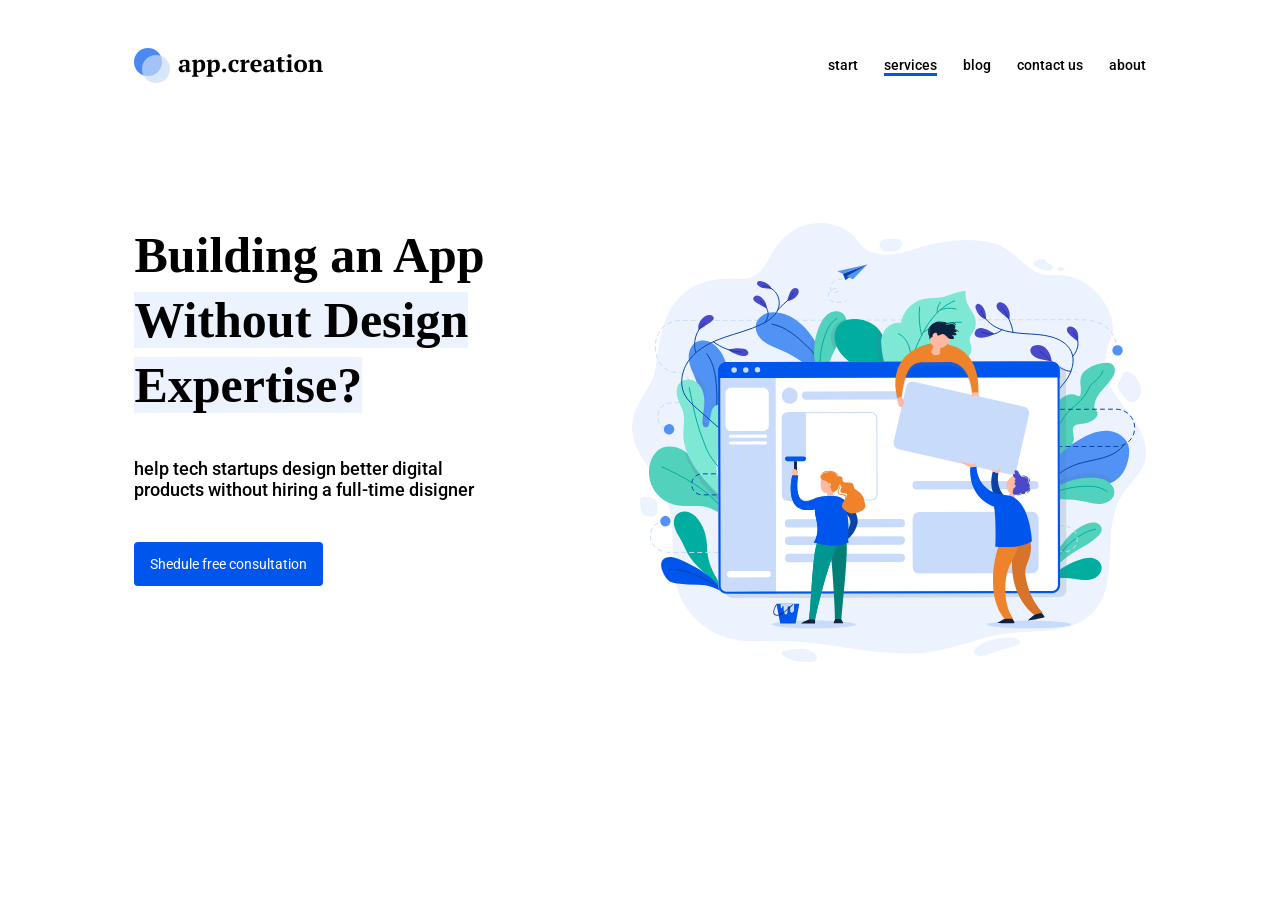
==== index.html @ 9ddb17de "адаптац1" ====
<!DOCTYPE html>
<html>
<head>
<meta name="viewport" content="width=device-width,initial-scale=1">
  <meta charset="utf-8">
  <link rel="stylesheet" href="style.css">
  <link href="https://fonts.googleapis.com/css2?family=Roboto:wght@500&display=swap" rel="stylesheet">
  <link rel="stylesheet" href="fonts.css">
  <title></title>
</head>
<body>
  <div class="wrapper">
<header class="header">
  <div class="logo"></div>
  <nav class="menu">
  <a class="menu__item"href="#">start</a>
  <a class="menu__item menu__item_active"href="#">services</a>
  <a class="menu__item"href="#">blog</a>
  <a class="menu__item"href="#">contact us</a>
  <a class="menu__item"href="#">about</a>
  </nav>
</header>
<section class="main">
    <h1 class="main__title">
      Building an App
      <span class="main__title-text_highlight">
    Without Design Expertise?
  </span>
    </h1>
    <p class="main__subtitle">
    help tech startups design better digital products without hiring a full-time disigner
    </p>
    <a class="main__button"href="#">
    Shedule free consultation
  </a>
  </main>
  </div>
</body>
</html>
---- style.css ----
.main__title {
  margin: 0 0 40px 0;
  font-family: PT Serif;
font-style: normal;
font-weight: bold;
font-size: 50px;
line-height: 65px;
align-items: center;
width: 434px;
height: 195px;
left: calc(50% - 434px/2 - 249px);
top: 212px;
}

.main__subtitle {
  margin: 0 0 41px 0;
width: 367px;
height: 43px;
left: calc(50% - 367px/2 - 282.5px);
top: 447px;
font-family: Roboto;
font-style: normal;
font-weight: 500;
font-size: 18px;
line-height: 21px;
}

.main__button{
  display: inline-block;
  font: 14px/16px "Roboto",arial,helvetica,sans-serif;
    color: #FFF;
    background: #0056EC;
    padding: 14px 16px;
    text-decoration: none;
  border-radius: 4px;
  transition: opacity .5;
  }

  .main__button:hover{
    opacity: .5;
  }

.main{
  padding: 0 63% 100px 0;
  background:no-repeat top right url(img/mainimg.svg);
}

.main__title-text_highlight{
  background: #ECF3FF;
}

.wrapper {
  margin: 0 auto;
  width: 80%;
}

.header {
  padding: 40px 0;
  margin-bottom: 100px;
  display:flex;
  justify-content:space-between;
}

.logo {
  //padding: 40px 0;
  //font: bold 24px/31px pt_serif,arial,helvetica,sans-serif;
  width:189px;
  height: 35px;
  background: url('img/site.svg');
}

.menu {
  display:flex;
  align-items: center;
}

.menu__item {
  position: relative;
  font-family: "Roboto";
  Font-style: normal;
  Font-weight: 500;
  height: 17px;
font-weight: 500;
font-size: 14px;
line-height: 16px;
  margin-right: 26px;
  color: #000;
  text-decoration: none;
  transition: opacity .5s;
}

.menu__item:last-child {
  margin-right: 0;
}

  .menu__item:after{
position: absolute;
    display: block;
  content: '';
  left: 0;
  width: 100%;
  height: 3px;
  background: #0056EC;
  opacity: 0;
  transition: opacity .5s;
  }

  .menu__item_active::after {
    position: absolute;
    display: block;
    content: ''
    left: 0;
    width: 100%;
    height: 3px;
    background: #0056EC;
    opacity: 1;
  }

.menu__item:hover{
  opacity: .5;
}

.menu__item:hover:after{
  position: absolute;
  display: block;
  content: "";
  left:0;
  width: 100%;
  height: 3px;
  background: #0056EC;
  opacity: 1;
}

@media(max-width:768px){
  .menu{
    display: none;
  }

  .header{
    margin-bottom: 28px;
  }

  main. {
    text-align: center;
    padding: 74% 0 0;
    background-size: 74%;
    background-position: top-center;
  }

  .main__title{
    margin-bottom: 44px;
    font: bold 30px/39px pt_serif,arial,helvetica,sans-serif;
  }

  .main__subtitle{
    margin-bottom: 25px;
    font:500 16px/19px Roboto,arial,helvetica,sans-serif;
  }

  .main__button{
    font: 500 14px/16px Roboto,arial,helvetica,sans-serif;
  }
}
---- fonts.css ----
/*! Generated by Font Squirrel (https://www.fontsquirrel.com) on November 2, 2020 */



@font-face {
    font-family: 'pt_serifbold';
    src: url('ptserif-bold-webfont.woff') format('woff');
    font-weight: normal;
    font-style: normal;

}




@font-face {
    font-family: 'pt_serifbold_italic';
    src: url('ptserif-bolditalic-webfont.woff') format('woff');
    font-weight: normal;
    font-style: normal;

}




@font-face {
    font-family: 'pt_serifitalic';
    src: url('ptserif-italic-webfont.woff') format('woff');
    font-weight: normal;
    font-style: normal;

}




@font-face {
    font-family: 'pt_serifregular';
    src: url('ptserif-regular-webfont.woff') format('woff');
    font-weight: normal;
    font-style: normal;

}
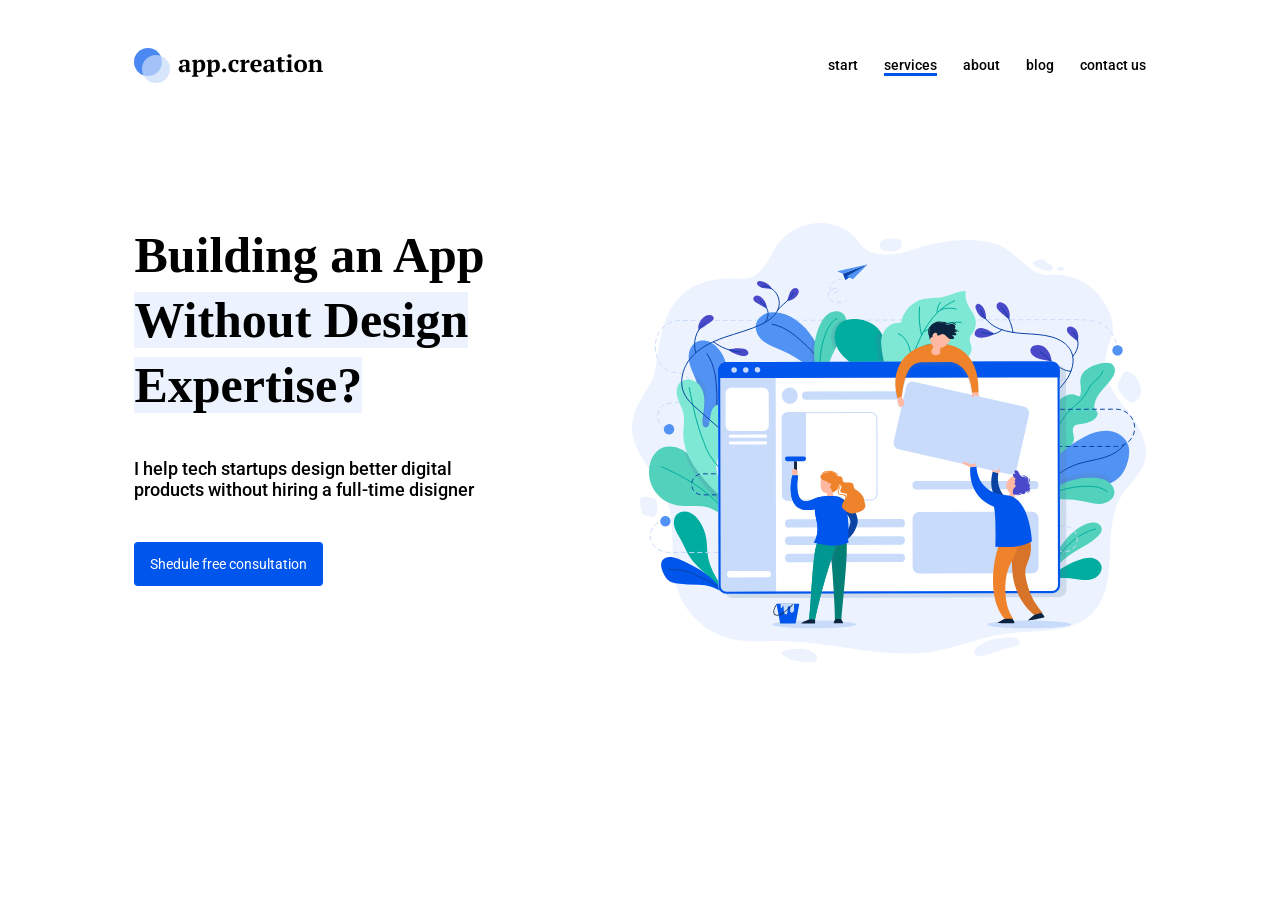
==== commit 5c490485: "адаптация2" ====
--- a/index.html
+++ b/index.html
@@ -15,9 +15,9 @@
   <nav class="menu">
   <a class="menu__item"href="#">start</a>
   <a class="menu__item menu__item_active"href="#">services</a>
+  <a class="menu__item"href="#">about</a>
   <a class="menu__item"href="#">blog</a>
   <a class="menu__item"href="#">contact us</a>
-  <a class="menu__item"href="#">about</a>
   </nav>
 </header>
 <section class="main">
@@ -28,7 +28,7 @@
   </span>
     </h1>
     <p class="main__subtitle">
-    help tech startups design better digital products without hiring a full-time disigner
+    I help tech startups design better digital products without hiring a full-time disigner
     </p>
     <a class="main__button"href="#">
     Shedule free consultation
--- a/style.css
+++ b/style.css
@@ -131,7 +131,7 @@
   opacity: 1;
 }
 
-@media(max-width:768px){
+@media screen and (max-width:768px){
   .menu{
     display: none;
   }
@@ -140,7 +140,7 @@
     margin-bottom: 28px;
   }
 
-  main. {
+  .main {
     text-align: center;
     padding: 74% 0 0;
     background-size: 74%;
@@ -161,3 +161,37 @@
     font: 500 14px/16px Roboto,arial,helvetica,sans-serif;
   }
 }
+
+@media screen and (min-width:1366px) and (max-width:1920px){
+  .header{
+    margin-right: 155px;
+    margin-bottom: 80px;
+  }
+  .menu{
+    margin-top: 7px;
+  }
+  .main{
+    margin-right: 151px;
+
+  }
+  .main__title{
+    margin: 0 0 39px 0;
+    height: 195px;
+    width: 535px;
+    font-size: 55px;
+    padding-top: 17px;
+  }
+  .main__title-text_highlight{
+    margin: 0 0 39px 0;
+    height: 195px;
+    width: 535px;
+    font-size: 55px;
+  }
+  .main__subtitle{
+    margin-bottom: 41px;
+  }
+  .main__button{
+    width: 171px;
+    padding: 14px 19px;
+  }
+}
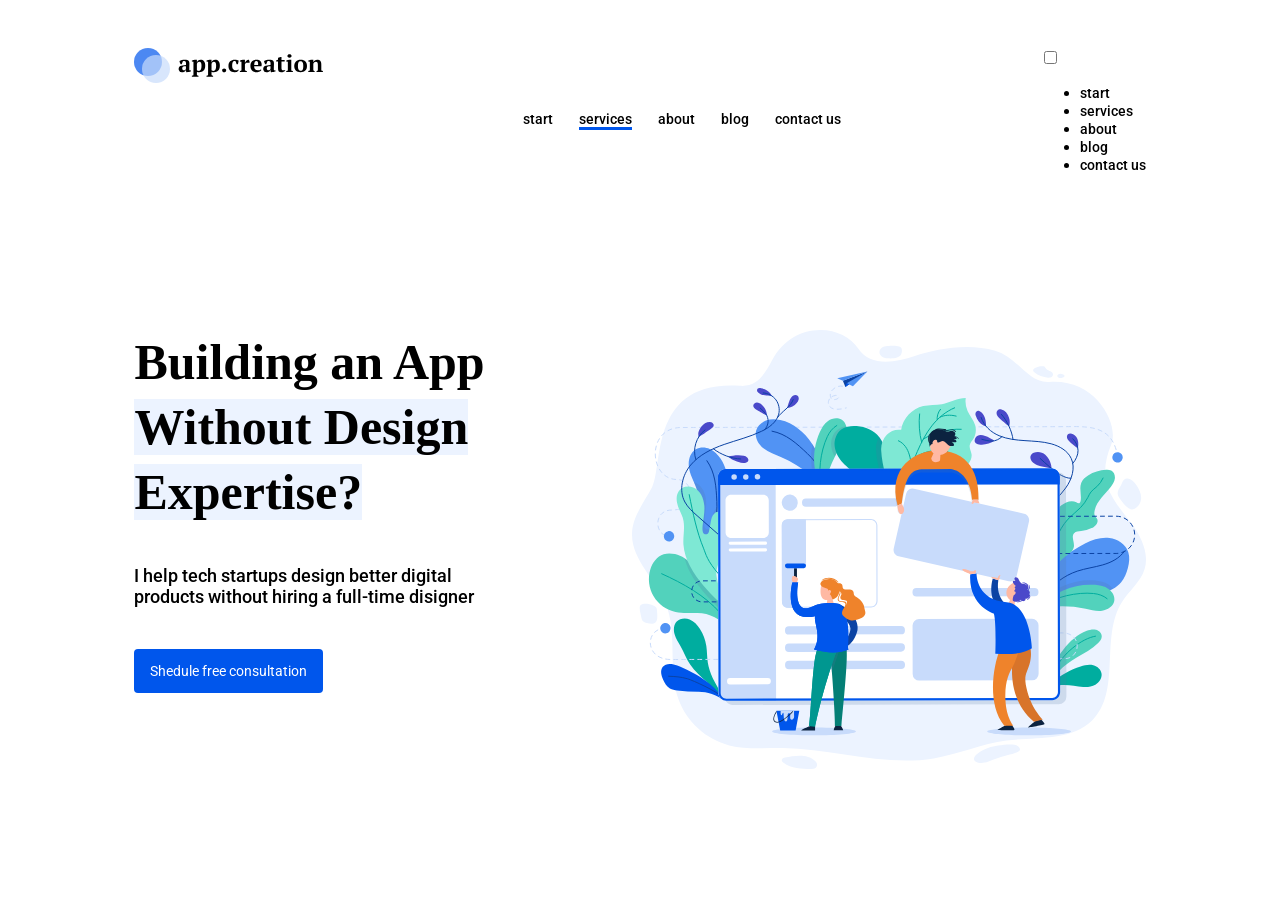
==== commit b8edf486: "бургменю1" ====
--- a/index.html
+++ b/index.html
@@ -19,6 +19,19 @@
   <a class="menu__item"href="#">blog</a>
   <a class="menu__item"href="#">contact us</a>
   </nav>
+  <div class="hamburger-menu">
+ <input id="menu__toggle" type="checkbox" />
+ <label class="menu__btn" for="menu__toggle">
+   <span></span>
+ </label>
+ <ul class="menu__box">
+ <li><a class="menu__item" href="#">start</a></li>
+   <li><a class="menu__item" href="#">services</a></li>
+   <li><a class="menu__item" href="#">about</a></li>
+   <li><a class="menu__item" href="#">blog</a></li>
+   <li><a class="menu__item" href="#">contact us</a></li>
+    </ul>
+</div>
 </header>
 <section class="main">
     <h1 class="main__title">
--- a/style.css
+++ b/style.css
@@ -160,9 +160,110 @@
   .main__button{
     font: 500 14px/16px Roboto,arial,helvetica,sans-serif;
   }
+  #menu__toggle {
+  opacity: 0;
+}
+.menu__btn {
+  display: flex; /* используем flex для центрирования содержимого */
+  align-items: center;  /* центрируем содержимое кнопки */
+  position: fixed;
+  top: 20px;
+  left: 20px;
+  width: 26px;
+  height: 26px;
+  cursor: pointer;
+  z-index: 1;
+}
+.menu__btn > span,
+.menu__btn > span::before,
+.menu__btn > span::after {
+  display: block;
+  position: absolute;
+  width: 100%;
+  height: 2px;
+  background-color: #0056EC;
+}
+.menu__btn > span::before {
+  content: '';
+  top: -8px;
+}
+.menu__btn > span::after {
+  content: '';
+  top: 8px;
+}
+.menu__box {
+  display: block;
+  position: fixed;
+  visibility: hidden;
+  top: 0;
+  left: -100%;
+  width: 300px;
+  height: 100%;
+  margin: 0;
+  padding: 80px 0;
+  list-style: none;
+  text-align: center;
+ /* background-color: #ECEFF1;*/
+  box-shadow: 1px 0px 6px rgba(0, 0, 0, .2);
+}
+.menu__item {
+  position: relative;
+  display: block;
+  padding: 12px 24px;
+  color: #000;
+  font-family: 'Roboto', sans-serif;
+  font-size: 20px;
+  font-weight: 600;
+  text-decoration: none;
+}
+.menu__item:hover{
+  opacity: 1;
+}
+
+.menu__item:hover::after{
+  position: absolute;
+  display: block;
+  content: "";
+  left:0;
+  width: 100%;
+  height: 3px;
+  background: #0056EC;
+  opacity: 1;
+}
+
+#menu__toggle:checked ~ .menu__btn > span {
+  transform: rotate(45deg);
+}
+#menu__toggle:checked ~ .menu__btn > span::before {
+  top: 0;
+  transform: rotate(0);
+}
+#menu__toggle:checked ~ .menu__btn > span::after {
+  top: 0;
+  transform: rotate(90deg);
+}
+#menu__toggle:checked ~ .menu__box {
+  visibility: visible;
+  left: 0;
+}
+.menu__btn > span,
+.menu__btn > span::before,
+.menu__btn > span::after {
+  transition-duration: .25s;
+}
+.menu__box {
+  transition-duration: .25s;
+}
+.menu__item {
+  transition-duration: .25s;
+}
 }
 
 @media screen and (min-width:1366px) and (max-width:1920px){
+  .wrapper{
+    width:69%;
+
+  }
   .header{
     margin-right: 155px;
     margin-bottom: 80px;
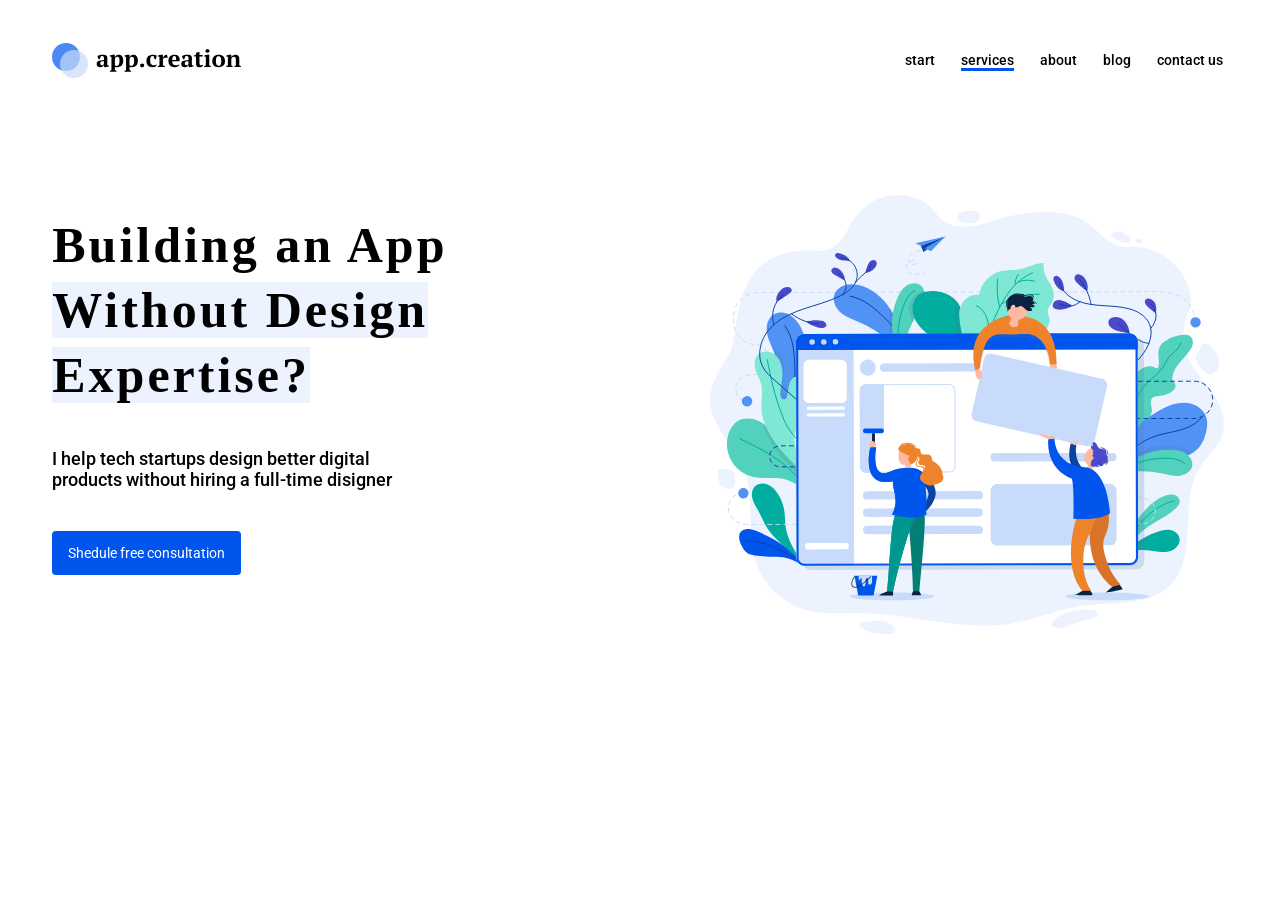
==== commit 1454848a: "адапт4" ====
--- a/index.html
+++ b/index.html
@@ -19,19 +19,6 @@
   <a class="menu__item"href="#">blog</a>
   <a class="menu__item"href="#">contact us</a>
   </nav>
-  <div class="hamburger-menu">
- <input id="menu__toggle" type="checkbox" />
- <label class="menu__btn" for="menu__toggle">
-   <span></span>
- </label>
- <ul class="menu__box">
- <li><a class="menu__item" href="#">start</a></li>
-   <li><a class="menu__item" href="#">services</a></li>
-   <li><a class="menu__item" href="#">about</a></li>
-   <li><a class="menu__item" href="#">blog</a></li>
-   <li><a class="menu__item" href="#">contact us</a></li>
-    </ul>
-</div>
 </header>
 <section class="main">
     <h1 class="main__title">
--- a/style.css
+++ b/style.css
@@ -1,10 +1,10 @@
 .main__title {
   margin: 0 0 40px 0;
   font-family: PT Serif;
-font-style: normal;
-font-weight: bold;
-font-size: 50px;
-line-height: 65px;
+  font-style: normal;
+  font-weight: bold;
+  font-size: 50px;
+  line-height: 65px;
 align-items: center;
 width: 434px;
 height: 195px;
@@ -52,6 +52,7 @@
 .wrapper {
   margin: 0 auto;
   width: 80%;
+  max-width: inherit;
 }
 
 .header {
@@ -160,106 +161,33 @@
   .main__button{
     font: 500 14px/16px Roboto,arial,helvetica,sans-serif;
   }
-  #menu__toggle {
-  opacity: 0;
-}
-.menu__btn {
-  display: flex; /* используем flex для центрирования содержимого */
-  align-items: center;  /* центрируем содержимое кнопки */
-  position: fixed;
-  top: 20px;
-  left: 20px;
-  width: 26px;
-  height: 26px;
-  cursor: pointer;
-  z-index: 1;
-}
-.menu__btn > span,
-.menu__btn > span::before,
-.menu__btn > span::after {
-  display: block;
-  position: absolute;
-  width: 100%;
-  height: 2px;
-  background-color: #0056EC;
-}
-.menu__btn > span::before {
-  content: '';
-  top: -8px;
-}
-.menu__btn > span::after {
-  content: '';
-  top: 8px;
-}
-.menu__box {
-  display: block;
-  position: fixed;
-  visibility: hidden;
-  top: 0;
-  left: -100%;
-  width: 300px;
-  height: 100%;
-  margin: 0;
-  padding: 80px 0;
-  list-style: none;
-  text-align: center;
- /* background-color: #ECEFF1;*/
-  box-shadow: 1px 0px 6px rgba(0, 0, 0, .2);
-}
-.menu__item {
-  position: relative;
-  display: block;
-  padding: 12px 24px;
-  color: #000;
-  font-family: 'Roboto', sans-serif;
-  font-size: 20px;
-  font-weight: 600;
-  text-decoration: none;
-}
-.menu__item:hover{
-  opacity: 1;
-}
-
-.menu__item:hover::after{
-  position: absolute;
-  display: block;
-  content: "";
-  left:0;
-  width: 100%;
-  height: 3px;
-  background: #0056EC;
-  opacity: 1;
-}
-
-#menu__toggle:checked ~ .menu__btn > span {
-  transform: rotate(45deg);
-}
-#menu__toggle:checked ~ .menu__btn > span::before {
-  top: 0;
-  transform: rotate(0);
-}
-#menu__toggle:checked ~ .menu__btn > span::after {
-  top: 0;
-  transform: rotate(90deg);
-}
-#menu__toggle:checked ~ .menu__box {
-  visibility: visible;
-  left: 0;
-}
-.menu__btn > span,
-.menu__btn > span::before,
-.menu__btn > span::after {
-  transition-duration: .25s;
-}
-.menu__box {
-  transition-duration: .25s;
-}
-.menu__item {
-  transition-duration: .25s;
-}
-}
-
-@media screen and (min-width:1366px) and (max-width:1920px){
+}
+
+
+@media screen and (min-width:1024px) and (max-width:1366px){
+.header{
+  padding:35px 0;
+  margin-right: 5px;
+  margin-bottom: 82px;
+}
+.wrapper{
+  width: 93%;
+}
+.main__title{
+  letter-spacing: 3px;
+  padding-top: 18px;
+}
+.main{
+  padding: 0 57% 100px 0;
+  margin-right: 4px;
+}
+.main__subtitle{
+  margin: 0 0 40px 0;
+}
+
+
+}
+@media screen and (min-width:1366px) and (max-width:1092px){
   .wrapper{
     width:69%;
 
@@ -267,6 +195,7 @@
   .header{
     margin-right: 155px;
     margin-bottom: 80px;
+
   }
   .menu{
     margin-top: 7px;
@@ -281,13 +210,17 @@
     width: 535px;
     font-size: 55px;
     padding-top: 17px;
+    word-spacing: 12px;
   }
   .main__title-text_highlight{
     margin: 0 0 39px 0;
     height: 195px;
     width: 535px;
     font-size: 55px;
-  }
+    font-weight: 700;
+    word-spacing: 12px;
+  }
+
   .main__subtitle{
     margin-bottom: 41px;
   }
@@ -296,3 +229,7 @@
     padding: 14px 19px;
   }
 }
+
+@media screen and (min-width:1092px){
+
+}
--- a/fonts.css
+++ b/fonts.css
@@ -1,7 +1,3 @@
-/*! Generated by Font Squirrel (https://www.fontsquirrel.com) on November 2, 2020 */
-
-
-
 @font-face {
     font-family: 'pt_serifbold';
     src: url('ptserif-bold-webfont.woff') format('woff');
@@ -41,4 +37,4 @@
     font-weight: normal;
     font-style: normal;
 
-}
+}
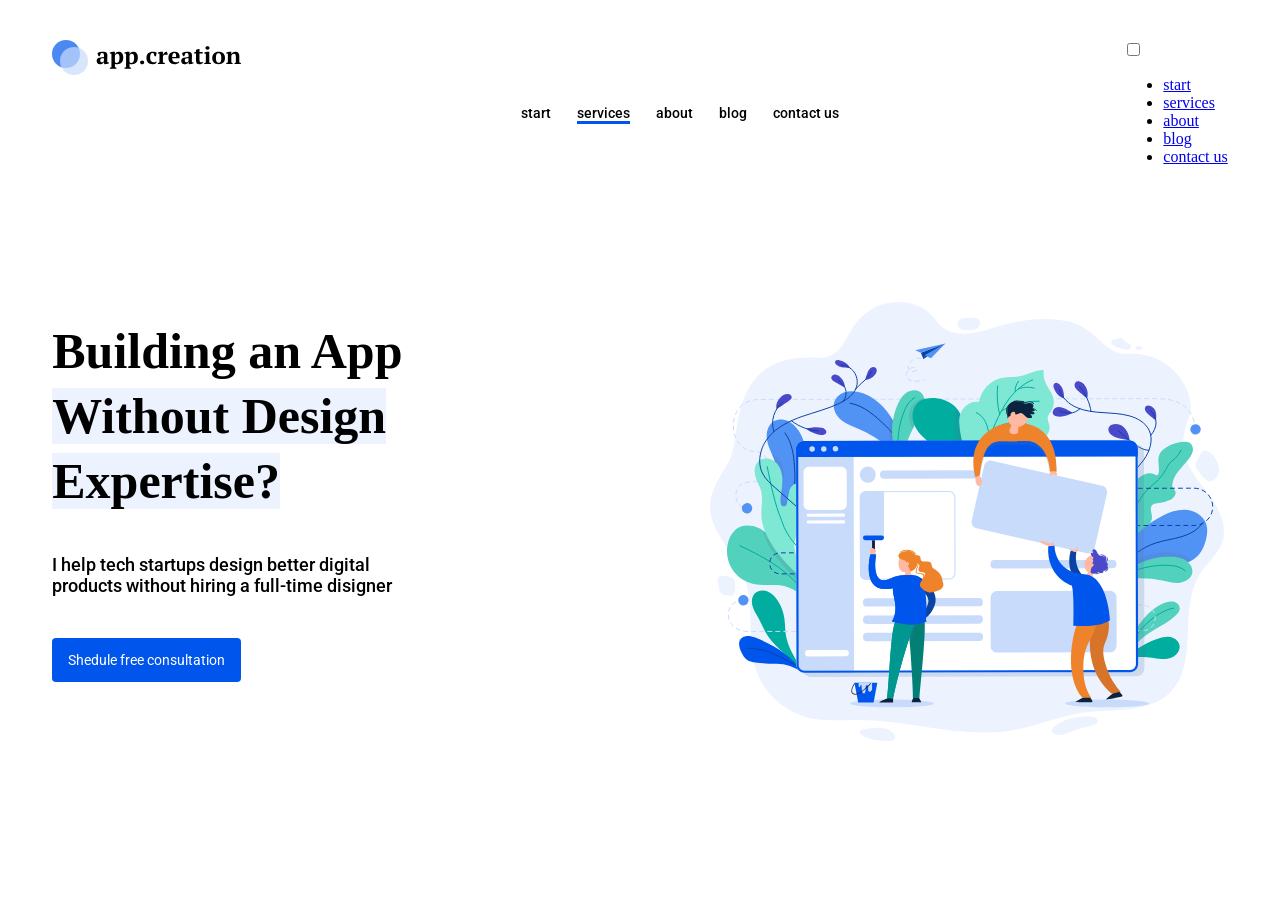
==== commit d4c88a81: "бургмн2" ====
--- a/index.html
+++ b/index.html
@@ -19,6 +19,24 @@
   <a class="menu__item"href="#">blog</a>
   <a class="menu__item"href="#">contact us</a>
   </nav>
+</nav>
+
+
+ <div class="hamburger-menu">
+<input id="menu__toggle" type="checkbox" />
+<label class="menu__btn" for="menu__toggle">
+  <span></span>
+</label>
+<ul class="menu__box">
+  <li><a class="menu__item_burger" href="#">start</a></li>
+  <li><a class="menu__item_burger" href="#">services</a></li>
+  <li><a class="menu__item_burger" href="#">about</a></li>
+  <li><a class="menu__item_burger" href="#">blog</a></li>
+  <li><a class="menu__item_burger" href="#">contact us</a></li>
+</ul>
+</div>
+
+
 </header>
 <section class="main">
     <h1 class="main__title">
@@ -28,7 +46,7 @@
   </span>
     </h1>
     <p class="main__subtitle">
-    I help tech startups design better digital products without hiring a full-time disigner
+    I help tech startups design better digital products without hiring a&nbsp;full-time disigner
     </p>
     <a class="main__button"href="#">
     Shedule free consultation
--- a/style.css
+++ b/style.css
@@ -65,7 +65,7 @@
 .logo {
   //padding: 40px 0;
   //font: bold 24px/31px pt_serif,arial,helvetica,sans-serif;
-  width:189px;
+  width:190px;
   height: 35px;
   background: url('img/site.svg');
 }
@@ -132,12 +132,149 @@
   opacity: 1;
 }
 
+
+
 @media screen and (max-width:768px){
+
+.wrapper{
+  width: 91%;
+}
+
   .menu{
     display: none;
   }
 
-  .header{
+.header{
+  padding: 17px 0;
+  margin-bottom: 10px;
+}
+.main{
+  padding: 80% 0 0;
+  background-size: 93%;
+  margin-right: 21px;
+  margin-top: 8px;
+}
+
+.main__title{
+  margin-top: 31px;
+  width: 313px;
+  font-size: 31px;
+  line-height: 39px;
+  text-align: center;
+  height: 108px;
+}
+
+.main__subtitle{
+  margin: 0 0 41px 0;
+    width: 283px;
+    height: 43px;
+      top: 447px;
+    font-family: Roboto;
+    font-size: 18px;
+    line-height: 21px;
+    text-align: center;
+}
+
+.main__button{
+  margin-left: 41px;
+    width: 176px;
+}
+
+.logo{
+  background: url('img/mobileimg.svg') no-repeat top left;
+
+}
+#menu__toggle {
+  opacity: 0;
+}
+.menu__btn {
+  display: flex; /* используем flex для центрирования содержимого */
+  align-items: center;  /* центрируем содержимое кнопки */
+  position:fixed;
+  top: 32px;
+  left: 326px;
+  width: 26px;
+  height: 26px;
+  cursor: pointer;
+  z-index: 1;
+
+}
+
+.menu__btn > span,
+.menu__btn > span::before,
+.menu__btn > span::after {
+  display: block;
+  position: absolute;
+  width: 100%;
+  height: 2px;
+  background-color: #616161;
+}
+.menu__btn > span::before {
+  content: '';
+  top: -8px;
+}
+.menu__btn > span::after {
+  content: '';
+  top: 8px;
+}
+.menu__box {
+  display: block;
+  position: fixed;
+  visibility: hidden;
+  top: 0;
+  left: -100%;
+  width: 300px;
+  height: 100%;
+  margin: 0;
+  padding: 80px 0;
+  list-style: none;
+  text-align: center;
+  background-color: #ECEFF1;
+  box-shadow: 1px 0px 6px rgba(0, 0, 0, .2);
+}
+.menu__item_burger {
+  display: block;
+  padding: 12px 24px;
+  color: #333;
+  font-family: 'Roboto', sans-serif;
+  font-size: 20px;
+  font-weight: 600;
+  text-decoration: none;
+}
+.menu__item_burger:hover {
+  background-color: #CFD8DC;
+}
+
+
+#menu__toggle:checked ~ .menu__btn > span {
+  transform: rotate(45deg);
+}
+#menu__toggle:checked ~ .menu__btn > span::before {
+  top: 0;
+  transform: rotate(0);
+}
+#menu__toggle:checked ~ .menu__btn > span::after {
+  top: 0;
+  transform: rotate(90deg);
+}
+#menu__toggle:checked ~ .menu__box {
+  visibility: visible;
+  left: 0;
+}
+
+.menu__btn > span,
+.menu__btn > span::before,
+.menu__btn > span::after {
+  transition-duration: .25s;
+}
+.menu__box {
+  transition-duration: .25s;
+}
+.menu__item_burger {
+  transition-duration: .25s;
+}
+}
+  /*.header{
     margin-bottom: 28px;
   }
 
@@ -160,76 +297,122 @@
 
   .main__button{
     font: 500 14px/16px Roboto,arial,helvetica,sans-serif;
-  }
-}
-
-
-@media screen and (min-width:1024px) and (max-width:1366px){
+  }*/
+
+
+
+@media screen and (min-width:1024px) and (max-width:1365px){
+
+.wrapper{
+width: 93%;
+  }
+
 .header{
-  padding:35px 0;
-  margin-right: 5px;
-  margin-bottom: 82px;
-}
+  padding:32px 0px;
+  margin-bottom: 88px;
+}
+
+
+.main{
+  padding: 17px 55% 100px 0;
+  margin-right: 4px;
+}
+
+.menu{
+  padding-top: 5px;
+  padding-right: 5px;
+}
+
+
+}
+
+
+
+
+@media screen and (min-width:1366px) and (max-width:1919px){
+
 .wrapper{
-  width: 93%;
-}
+  width: 69%;
+}
+
+  .header{
+    margin-bottom: 88px;
+    padding: 32px 0;
+
+  }
+  .menu{
+    margin-top: 5px;
+    margin-right: 5px;
+  }
+  .main{
+    margin-right: 1px;
+    padding: 17px 63% 100px 0;
+}
+}
+
+
+@media screen and (min-width: 1920px){
+.wrapper{
+  width: 80%;
+}
+
+.header{
+  padding: 31px 0;
+  margin-bottom: 137px;
+}
+
+.menu{
+  padding-right: 3px;
+}
+
+.menu__item{
+  font-family: Roboto;
+font-style: normal;
+font-weight: 500;
+font-size: 18px;
+line-height: 21px;
+}
+
+.main{
+  background-size: 770px 657px;
+  padding: 76px 58% 100px 0;
+}
+
 .main__title{
-  letter-spacing: 3px;
-  padding-top: 18px;
-}
-.main{
-  padding: 0 57% 100px 0;
-  margin-right: 4px;
+
+  width: 567px;
+  height: 255px;
+  left: calc(50% - 567px/2 - 481.5px);
+  top: 318px;
+
+  font-family: PT Serif;
+  font-style: normal;
+  font-weight: bold;
+  font-size: 66px;
+  line-height: 87px;
+
+  align-items: center;
 }
 .main__subtitle{
-  margin: 0 0 40px 0;
-}
-
-
-}
-@media screen and (min-width:1366px) and (max-width:1092px){
-  .wrapper{
-    width:69%;
-
-  }
-  .header{
-    margin-right: 155px;
-    margin-bottom: 80px;
-
-  }
-  .menu{
-    margin-top: 7px;
-  }
-  .main{
-    margin-right: 151px;
-
-  }
-  .main__title{
-    margin: 0 0 39px 0;
-    height: 195px;
-    width: 535px;
-    font-size: 55px;
-    padding-top: 17px;
-    word-spacing: 12px;
-  }
-  .main__title-text_highlight{
-    margin: 0 0 39px 0;
-    height: 195px;
-    width: 535px;
-    font-size: 55px;
-    font-weight: 700;
-    word-spacing: 12px;
-  }
-
-  .main__subtitle{
-    margin-bottom: 41px;
-  }
-  .main__button{
-    width: 171px;
-    padding: 14px 19px;
-  }
-}
-
-@media screen and (min-width:1092px){
-
-}
+
+width: 455px;
+height: 52px;
+left: calc(50% - 455px/2 - 537.5px);
+top: 613px;
+
+font-family: Roboto;
+font-style: normal;
+font-weight: normal;
+font-size: 22px;
+line-height: 26px;
+}
+.main__button{
+
+width: 237px;
+height: 29px;
+left: 196px;
+top: 706px;
+font: 19px/29px "Roboto",arial,helvetica,sans-serif;
+}
+
+}
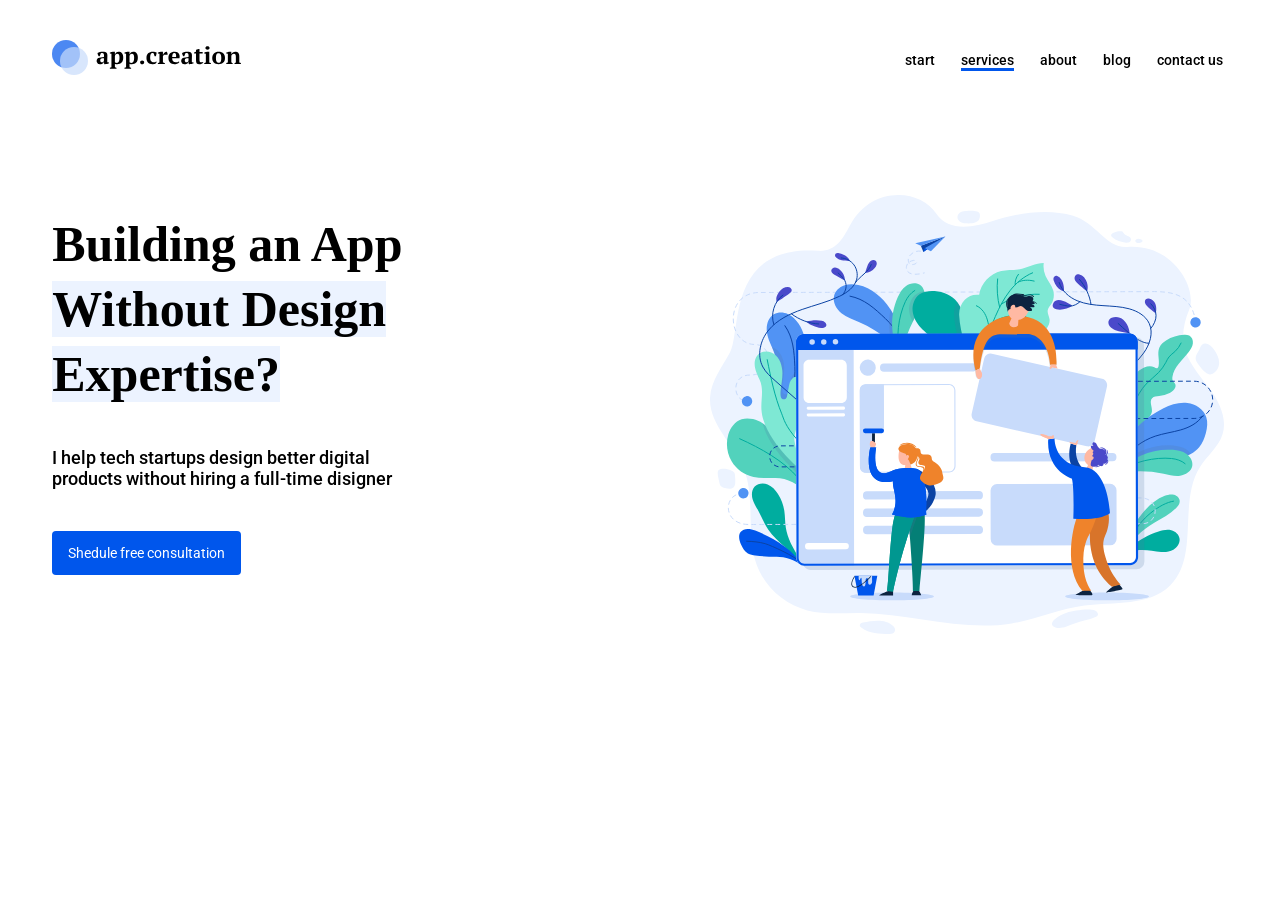
==== commit 9f2d9ff9: "анимация" ====
--- a/index.html
+++ b/index.html
@@ -1,7 +1,7 @@
 <!DOCTYPE html>
 <html>
 <head>
-<meta name="viewport" content="width=device-width,initial-scale=1">
+  <meta name="viewport" content="width=device-width,initial-scale=1">
   <meta charset="utf-8">
   <link rel="stylesheet" href="style.css">
   <link href="https://fonts.googleapis.com/css2?family=Roboto:wght@500&display=swap" rel="stylesheet">
@@ -10,48 +10,43 @@
 </head>
 <body>
   <div class="wrapper">
-<header class="header">
-  <div class="logo"></div>
-  <nav class="menu">
-  <a class="menu__item"href="#">start</a>
-  <a class="menu__item menu__item_active"href="#">services</a>
-  <a class="menu__item"href="#">about</a>
-  <a class="menu__item"href="#">blog</a>
-  <a class="menu__item"href="#">contact us</a>
-  </nav>
-</nav>
-
-
- <div class="hamburger-menu">
-<input id="menu__toggle" type="checkbox" />
-<label class="menu__btn" for="menu__toggle">
-  <span></span>
-</label>
-<ul class="menu__box">
-  <li><a class="menu__item_burger" href="#">start</a></li>
-  <li><a class="menu__item_burger" href="#">services</a></li>
-  <li><a class="menu__item_burger" href="#">about</a></li>
-  <li><a class="menu__item_burger" href="#">blog</a></li>
-  <li><a class="menu__item_burger" href="#">contact us</a></li>
-</ul>
-</div>
-
-
-</header>
-<section class="main">
-    <h1 class="main__title">
-      Building an App
-      <span class="main__title-text_highlight">
-    Without Design Expertise?
-  </span>
-    </h1>
-    <p class="main__subtitle">
-    I help tech startups design better digital products without hiring a&nbsp;full-time disigner
-    </p>
-    <a class="main__button"href="#">
-    Shedule free consultation
-  </a>
-  </main>
+    <header class="header">
+      <div class="logo"></div>
+      <nav class="menu">
+        <a class="menu__item"href="#">start</a>
+        <a class="menu__item menu__item_active"href="#">services</a>
+        <a class="menu__item"href="#">about</a>
+        <a class="menu__item"href="#">blog</a>
+        <a class="menu__item"href="#">contact us</a>
+      </nav>
+      <div class="hamburger-menu">
+        <input id="menu__toggle" type="checkbox" />
+        <label class="menu__btn" for="menu__toggle">
+          <span></span>
+        </label>
+        <ul class="menu__box">
+          <li><a class="menu__item_burger" href="#">start</a></li>
+          <li><a class="menu__item_burger" href="#">services</a></li>
+          <li><a class="menu__item_burger" href="#">about</a></li>
+          <li><a class="menu__item_burger" href="#">blog</a></li>
+          <li><a class="menu__item_burger" href="#">contact us</a></li>
+        </ul>
+      </div>
+    </header>
+    <section class="main">
+      <h1 class="main__title">
+        Building an App
+        <span class="main__title-text_highlight">
+          Without Design Expertise?
+        </span>
+      </h1>
+      <p class="main__subtitle">
+        I help tech startups design better digital products without hiring a&nbsp;full-time disigner
+      </p>
+      <a class="main__button"href="#">
+        Shedule free consultation
+      </a>
+    </main>
   </div>
 </body>
 </html>
--- a/style.css
+++ b/style.css
@@ -5,47 +5,65 @@
   font-weight: bold;
   font-size: 50px;
   line-height: 65px;
-align-items: center;
-width: 434px;
-height: 195px;
-left: calc(50% - 434px/2 - 249px);
-top: 212px;
+  align-items: center;
+  width: 434px;
+  height: 195px;
+  left: calc(50% - 434px/2 - 249px);
+  top: 212px;
 }
 
 .main__subtitle {
   margin: 0 0 41px 0;
-width: 367px;
-height: 43px;
-left: calc(50% - 367px/2 - 282.5px);
-top: 447px;
-font-family: Roboto;
-font-style: normal;
-font-weight: 500;
-font-size: 18px;
-line-height: 21px;
-}
-
-.main__button{
+  width: 367px;
+  height: 43px;
+  left: calc(50% - 367px/2 - 282.5px);
+  top: 447px;
+  font-family: Roboto;
+  font-style: normal;
+  font-weight: 500;
+  font-size: 18px;
+  line-height: 21px;
+}
+
+.main__button {
   display: inline-block;
   font: 14px/16px "Roboto",arial,helvetica,sans-serif;
-    color: #FFF;
-    background: #0056EC;
-    padding: 14px 16px;
-    text-decoration: none;
+  color: #FFF;
+  background: #0056EC;
+  padding: 14px 16px;
+  text-decoration: none;
   border-radius: 4px;
   transition: opacity .5;
-  }
-
-  .main__button:hover{
-    opacity: .5;
-  }
-
-.main{
+  cursor: pointer;
+  animation: animate_pulse 2s infinite;
+}
+
+.animate-pulse:hover {
+	animation: none;
+}
+
+@keyframes animate_pulse {
+	0% {
+		box-shadow: 0 0 0 0 rgb(0,86,236,0);
+	}
+	70% {
+		box-shadow: 0 0 0 20px rgb(0,86,236,0.1);
+	}
+	100% {
+		box-shadow: 0 0 0 0 rgb(0,86,236,0);
+	}
+}
+
+.main__button:hover {
+  opacity: .5;
+}
+
+.main {
   padding: 0 63% 100px 0;
   background:no-repeat top right url(img/mainimg.svg);
 }
 
-.main__title-text_highlight{
+.main__title-text_highlight {
   background: #ECF3FF;
 }
 
@@ -63,8 +81,6 @@
 }
 
 .logo {
-  //padding: 40px 0;
-  //font: bold 24px/31px pt_serif,arial,helvetica,sans-serif;
   width:190px;
   height: 35px;
   background: url('img/site.svg');
@@ -81,9 +97,9 @@
   Font-style: normal;
   Font-weight: 500;
   height: 17px;
-font-weight: 500;
-font-size: 14px;
-line-height: 16px;
+  font-weight: 500;
+  font-size: 14px;
+  line-height: 16px;
   margin-right: 26px;
   color: #000;
   text-decoration: none;
@@ -94,9 +110,9 @@
   margin-right: 0;
 }
 
-  .menu__item:after{
-position: absolute;
-    display: block;
+  .menu__item:after {
+  position: absolute;
+  display: block;
   content: '';
   left: 0;
   width: 100%;
@@ -104,24 +120,24 @@
   background: #0056EC;
   opacity: 0;
   transition: opacity .5s;
-  }
-
-  .menu__item_active::after {
-    position: absolute;
-    display: block;
-    content: ''
-    left: 0;
-    width: 100%;
-    height: 3px;
-    background: #0056EC;
-    opacity: 1;
-  }
-
-.menu__item:hover{
+}
+
+.menu__item_active::after {
+  position: absolute;
+  display: block;
+  content: '';
+  left: 0;
+  width: 100%;
+  height: 3px;
+  background: #0056EC;
+  opacity: 1;
+}
+
+.menu__item:hover {
   opacity: .5;
 }
 
-.menu__item:hover:after{
+.menu__item:hover:after {
   position: absolute;
   display: block;
   content: "";
@@ -132,287 +148,300 @@
   opacity: 1;
 }
 
-
-
-@media screen and (max-width:768px){
-
-.wrapper{
-  width: 91%;
-}
-
-  .menu{
+.hamburger-menu {
+  display: none;
+}
+
+
+@media screen and (max-width:768px) {
+
+  .wrapper{
+    width: 91%;
+  }
+
+  .menu {
     display: none;
   }
 
-.header{
-  padding: 17px 0;
-  margin-bottom: 10px;
-}
-.main{
-  padding: 80% 0 0;
-  background-size: 93%;
-  margin-right: 21px;
-  margin-top: 8px;
-}
-
-.main__title{
-  margin-top: 31px;
-  width: 313px;
-  font-size: 31px;
-  line-height: 39px;
-  text-align: center;
-  height: 108px;
-}
-
-.main__subtitle{
-  margin: 0 0 41px 0;
-    width: 283px;
-    height: 43px;
-      top: 447px;
-    font-family: Roboto;
-    font-size: 18px;
-    line-height: 21px;
+  .header {
+    padding: 17px 0;
+    margin-bottom: 10px;
+  }
+
+  .main {
+    padding: 80% 0 0;
+    background-size: 93%;
+    margin-right: 21px;
+    margin-top: 8px;
     text-align: center;
-}
-
-.main__button{
-  margin-left: 41px;
+  }
+
+  .main__title {
+    width: 313px;
+    font-size: 31px;
+    line-height: 39px;
+    text-align: center;
+    height: 108px;
+    margin: auto;
+    margin-bottom: 42px;
+  }
+
+  .main__subtitle {
+    margin: auto;
+    margin-bottom: 25px;
+    width: 275px;
+    height: 57px;
+    top: 447px;
+    font-family: "Roboto";
+    font-weight: 500;
+    font-size: 16px;
+    line-height: 19px;
+    text-align: center;
+  }
+
+  .main__button {
     width: 176px;
-}
-
-.logo{
-  background: url('img/mobileimg.svg') no-repeat top left;
-
-}
-#menu__toggle {
-  opacity: 0;
-}
-.menu__btn {
-  display: flex; /* используем flex для центрирования содержимого */
-  align-items: center;  /* центрируем содержимое кнопки */
-  position:fixed;
-  top: 32px;
-  left: 326px;
-  width: 26px;
-  height: 26px;
-  cursor: pointer;
-  z-index: 1;
-
-}
-
-.menu__btn > span,
-.menu__btn > span::before,
-.menu__btn > span::after {
-  display: block;
-  position: absolute;
-  width: 100%;
-  height: 2px;
-  background-color: #616161;
-}
-.menu__btn > span::before {
-  content: '';
-  top: -8px;
-}
-.menu__btn > span::after {
-  content: '';
-  top: 8px;
-}
-.menu__box {
-  display: block;
-  position: fixed;
-  visibility: hidden;
-  top: 0;
-  left: -100%;
-  width: 300px;
-  height: 100%;
-  margin: 0;
-  padding: 80px 0;
-  list-style: none;
-  text-align: center;
-  background-color: #ECEFF1;
-  box-shadow: 1px 0px 6px rgba(0, 0, 0, .2);
-}
-.menu__item_burger {
-  display: block;
-  padding: 12px 24px;
-  color: #333;
-  font-family: 'Roboto', sans-serif;
-  font-size: 20px;
-  font-weight: 600;
-  text-decoration: none;
-}
-.menu__item_burger:hover {
-  background-color: #CFD8DC;
-}
-
-
-#menu__toggle:checked ~ .menu__btn > span {
-  transform: rotate(45deg);
-}
-#menu__toggle:checked ~ .menu__btn > span::before {
-  top: 0;
-  transform: rotate(0);
-}
-#menu__toggle:checked ~ .menu__btn > span::after {
-  top: 0;
-  transform: rotate(90deg);
-}
-#menu__toggle:checked ~ .menu__box {
-  visibility: visible;
-  left: 0;
-}
-
-.menu__btn > span,
-.menu__btn > span::before,
-.menu__btn > span::after {
-  transition-duration: .25s;
-}
-.menu__box {
-  transition-duration: .25s;
-}
-.menu__item_burger {
-  transition-duration: .25s;
-}
-}
-  /*.header{
-    margin-bottom: 28px;
+  }
+
+  .logo {
+    background: url('img/mobileimg.svg') no-repeat top left;
+  }
+
+  #menu__toggle {
+    opacity: 0;
+  }
+
+  .hamburger-menu {
+    display: block;
+  }
+
+  .menu__btn {
+    display: flex;
+    align-items: center;
+    position:fixed;
+    top: 28px;
+    width: 26px;
+    height: 26px;
+    cursor: pointer;
+    z-index: 1;
+    right: 6%;
+  }
+
+  .menu__btn > span,
+  .menu__btn > span::before,
+  .menu__btn > span::after {
+    display: block;
+    position: absolute;
+    width: 100%;
+    height: 2px;
+    background-color: #0056EC;
+  }
+
+  .menu__btn > span::before {
+    content: '';
+    top: -8px;
+  }
+
+  .menu__btn > span::after {
+    content: '';
+    top: 8px;
+  }
+
+  .menu__box {
+    display: block;
+    position: fixed;
+    visibility: hidden;
+    top: 0;
+    left: -100%;
+    width: 100%;
+    height: 100%;
+    margin: 0;
+    padding: 186px 0;
+    list-style: none;
+    text-align: center;
+    background-color: white;
+  }
+
+  .menu__item_burger {
+    position: relative;
+    color: #000;
+    font-family: 'Roboto', sans-serif;
+    font-size: 30px;
+    font-weight: 500;
+    line-height: 35px;
+    text-decoration: none;
+    display: inline-block;
+    padding-bottom: 25px;
+  }
+
+
+
+  .menu__item_burger:after {
+    position: absolute;
+    display: block;
+    content: '';
+    left: 0;
+    width: 100%;
+    height: 3px;
+    background: #0056EC;
+    opacity: 0;
+    transition: opacity .5s;
+    }
+
+
+
+  .menu__item_burger:hover:after {
+    position: absolute;
+    display: block;
+    content: "";
+    left:0;
+    width: 100%;
+    height: 3px;
+    background: #0056EC;
+    opacity: 1;
+    }
+
+  .menu__item_burger_active::after {
+    position: absolute;
+    display: block;
+    content: ''
+    left: 0;
+    width: 100%;
+    height: 3px;
+    background: #0056EC;
+    opacity: 1;
+  }
+
+
+  #menu__toggle:checked ~ .menu__btn > span {
+    transform: rotate(45deg);
+  }
+  #menu__toggle:checked ~ .menu__btn > span::before {
+    top: 0;
+    transform: rotate(0);
+  }
+  #menu__toggle:checked ~ .menu__btn > span::after {
+    top: 0;
+    transform: rotate(90deg);
+  }
+  #menu__toggle:checked ~ .menu__box {
+    visibility: visible;
+    left: 0;
+  }
+
+  .menu__btn > span,
+  .menu__btn > span::before,
+  .menu__btn > span::after {
+    transition-duration: .25s;
+  }
+  .menu__box {
+    transition-duration: .25s;
+  }
+  .menu__item_burger {
+    transition-duration: .25s;
+  }
+}
+
+@media screen and (min-width:1024px) and (max-width:1365px) {
+
+  .wrapper {
+    width: 93%;
+  }
+
+  .header {
+    padding:32px 0px;
+    margin-bottom: 88px;
   }
 
   .main {
-    text-align: center;
-    padding: 74% 0 0;
-    background-size: 74%;
-    background-position: top-center;
-  }
-
-  .main__title{
-    margin-bottom: 44px;
-    font: bold 30px/39px pt_serif,arial,helvetica,sans-serif;
-  }
-
-  .main__subtitle{
-    margin-bottom: 25px;
-    font:500 16px/19px Roboto,arial,helvetica,sans-serif;
-  }
-
-  .main__button{
-    font: 500 14px/16px Roboto,arial,helvetica,sans-serif;
-  }*/
-
-
-
-@media screen and (min-width:1024px) and (max-width:1365px){
-
-.wrapper{
-width: 93%;
-  }
-
-.header{
-  padding:32px 0px;
-  margin-bottom: 88px;
-}
-
-
-.main{
-  padding: 17px 55% 100px 0;
-  margin-right: 4px;
-}
-
-.menu{
-  padding-top: 5px;
-  padding-right: 5px;
-}
-
-
-}
-
-
-
+    padding: 17px 55% 100px 0;
+    margin-right: 4px;
+  }
+
+  .menu {
+    padding-top: 5px;
+    padding-right: 5px;
+  }
+}
 
 @media screen and (min-width:1366px) and (max-width:1919px){
 
-.wrapper{
-  width: 69%;
-}
+  .wrapper {
+    width: 69%;
+  }
 
   .header{
     margin-bottom: 88px;
     padding: 32px 0;
-
-  }
-  .menu{
+  }
+
+  .menu {
     margin-top: 5px;
     margin-right: 5px;
   }
   .main{
     margin-right: 1px;
     padding: 17px 63% 100px 0;
-}
-}
-
-
-@media screen and (min-width: 1920px){
-.wrapper{
-  width: 80%;
-}
-
-.header{
-  padding: 31px 0;
-  margin-bottom: 137px;
-}
-
-.menu{
-  padding-right: 3px;
-}
-
-.menu__item{
-  font-family: Roboto;
-font-style: normal;
-font-weight: 500;
-font-size: 18px;
-line-height: 21px;
-}
-
-.main{
-  background-size: 770px 657px;
-  padding: 76px 58% 100px 0;
-}
-
-.main__title{
-
-  width: 567px;
-  height: 255px;
-  left: calc(50% - 567px/2 - 481.5px);
-  top: 318px;
-
-  font-family: PT Serif;
-  font-style: normal;
-  font-weight: bold;
-  font-size: 66px;
-  line-height: 87px;
-
-  align-items: center;
-}
-.main__subtitle{
-
-width: 455px;
-height: 52px;
-left: calc(50% - 455px/2 - 537.5px);
-top: 613px;
-
-font-family: Roboto;
-font-style: normal;
-font-weight: normal;
-font-size: 22px;
-line-height: 26px;
-}
-.main__button{
-
-width: 237px;
-height: 29px;
-left: 196px;
-top: 706px;
-font: 19px/29px "Roboto",arial,helvetica,sans-serif;
-}
-
-}
+  }
+}
+
+@media screen and (min-width: 1920px) {
+  .wrapper {
+    width: 80%;
+  }
+
+  .header {
+    padding: 31px 0;
+    margin-bottom: 137px;
+  }
+
+  .menu {
+    padding-right: 3px;
+  }
+
+  .menu__item {
+    font-family: Roboto;
+    font-style: normal;
+    font-weight: 500;
+    font-size: 18px;
+    line-height: 21px;
+  }
+
+  .main {
+    background-size: 770px 657px;
+    padding: 76px 58% 100px 0;
+  }
+
+  .main__title {
+    width: 567px;
+    height: 255px;
+    left: calc(50% - 567px/2 - 481.5px);
+    top: 318px;
+    font-family: PT Serif;
+    font-style: normal;
+    font-weight: bold;
+    font-size: 66px;
+    line-height: 87px;
+    align-items: center;
+  }
+
+  .main__subtitle {
+    width: 455px;
+    height: 52px;
+    left: calc(50% - 455px/2 - 537.5px);
+    top: 613px;
+    font-family: Roboto;
+    font-style: normal;
+    font-weight: normal;
+    font-size: 22px;
+    line-height: 26px;
+  }
+
+  .main__button {
+    width: 237px;
+    height: 29px;
+    left: 196px;
+    top: 706px;
+    font: 19px/29px "Roboto",arial,helvetica,sans-serif;
+  }
+}
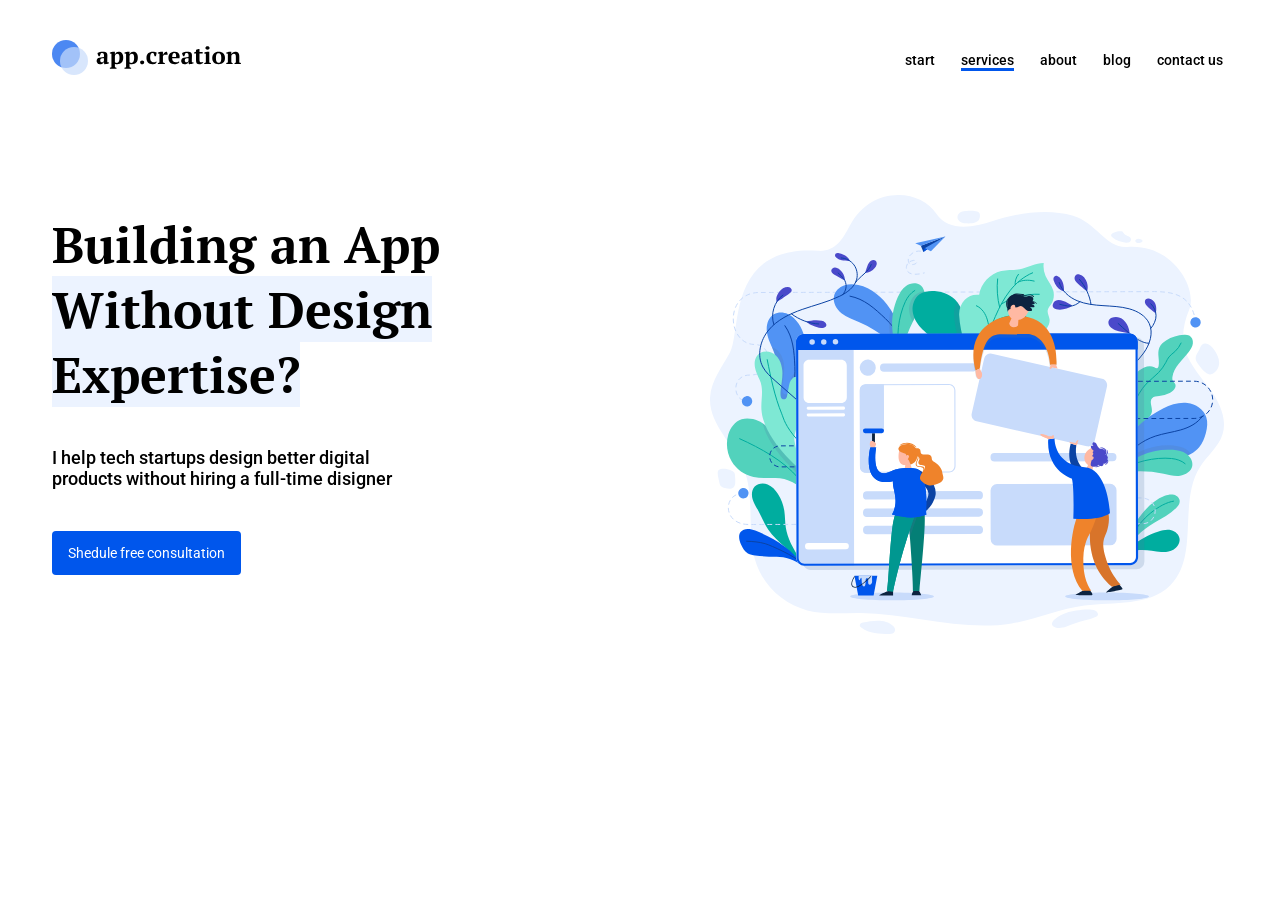
==== commit feb36c81: "рефакт" ====
--- a/index.html
+++ b/index.html
@@ -6,18 +6,18 @@
   <link rel="stylesheet" href="style.css">
   <link href="https://fonts.googleapis.com/css2?family=Roboto:wght@500&display=swap" rel="stylesheet">
   <link rel="stylesheet" href="fonts.css">
-  <title></title>
+  <title>мой сайт</title>
 </head>
 <body>
   <div class="wrapper">
     <header class="header">
       <div class="logo"></div>
       <nav class="menu">
-        <a class="menu__item"href="#">start</a>
-        <a class="menu__item menu__item_active"href="#">services</a>
-        <a class="menu__item"href="#">about</a>
-        <a class="menu__item"href="#">blog</a>
-        <a class="menu__item"href="#">contact us</a>
+        <a class="menu__item" href="#">start</a>
+        <a class="menu__item menu__item_active" href="#">services</a>
+        <a class="menu__item" href="#">about</a>
+        <a class="menu__item" href="#">blog</a>
+        <a class="menu__item" href="#">contact us</a>
       </nav>
       <div class="hamburger-menu">
         <input id="menu__toggle" type="checkbox" />
@@ -43,10 +43,10 @@
       <p class="main__subtitle">
         I help tech startups design better digital products without hiring a&nbsp;full-time disigner
       </p>
-      <a class="main__button"href="#">
+      <a class="main__button" href="#">
         Shedule free consultation
       </a>
-    </main>
+    </section>
   </div>
 </body>
 </html>
--- a/style.css
+++ b/style.css
@@ -1,6 +1,6 @@
 .main__title {
   margin: 0 0 40px 0;
-  font-family: PT Serif;
+  font-family: "PT Serif";
   font-style: normal;
   font-weight: bold;
   font-size: 50px;
@@ -18,7 +18,7 @@
   height: 43px;
   left: calc(50% - 367px/2 - 282.5px);
   top: 447px;
-  font-family: Roboto;
+  font-family: "Roboto";
   font-style: normal;
   font-weight: 500;
   font-size: 18px;
@@ -33,7 +33,7 @@
   padding: 14px 16px;
   text-decoration: none;
   border-radius: 4px;
-  transition: opacity .5;
+  transition: opacity .5s;
   cursor: pointer;
   animation: animate_pulse 2s infinite;
 }
@@ -97,7 +97,6 @@
   Font-style: normal;
   Font-weight: 500;
   height: 17px;
-  font-weight: 500;
   font-size: 14px;
   line-height: 16px;
   margin-right: 26px;
--- a/fonts.css
+++ b/fonts.css
@@ -1,7 +1,7 @@
 @font-face {
-    font-family: 'pt_serifbold';
-    src: url('ptserif-bold-webfont.woff') format('woff');
-    font-weight: normal;
+    font-family: 'PT Serif';
+    src: url('fonts/PTSerif-Bold.ttf') format('truetype');
+    font-weight: bold;
     font-style: normal;
 
 }
@@ -10,10 +10,10 @@
 
 
 @font-face {
-    font-family: 'pt_serifbold_italic';
-    src: url('ptserif-bolditalic-webfont.woff') format('woff');
-    font-weight: normal;
-    font-style: normal;
+    font-family: 'PT Serif';
+    src: url('fonts/PTSerif-BoldItalic.ttf') format('truetype');
+    font-weight: bold;
+    font-style: italic;
 
 }
 
@@ -21,10 +21,10 @@
 
 
 @font-face {
-    font-family: 'pt_serifitalic';
-    src: url('ptserif-italic-webfont.woff') format('woff');
+    font-family: 'PT Serif';
+    src: url('fonts/PTSerif-Italic.ttf') format('truetype');
     font-weight: normal;
-    font-style: normal;
+    font-style: italic;
 
 }
 
@@ -32,8 +32,8 @@
 
 
 @font-face {
-    font-family: 'pt_serifregular';
-    src: url('ptserif-regular-webfont.woff') format('woff');
+    font-family: 'PT Serif';
+    src: url('fonts/PTSerif-Regular.ttf') format('truetype');
     font-weight: normal;
     font-style: normal;
 
